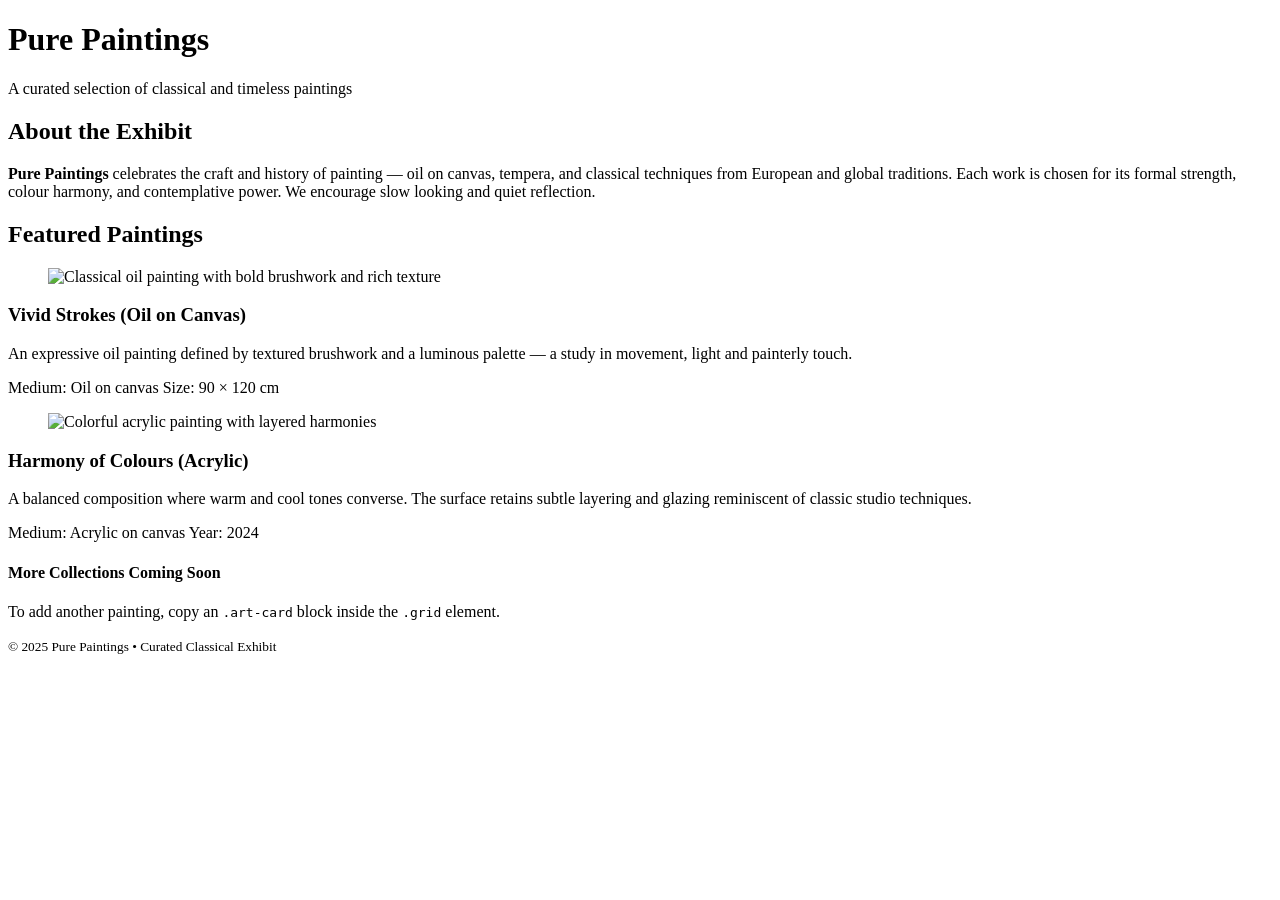
==== index.html @ 46cb4e26 "Create index.html" ====
<!doctype html>
<html lang="en">
<head>
  <meta charset="utf-8" />
  <meta name="viewport" content="width=device-width,initial-scale=1" />
  <title>Pure Paintings — Curated Classical Exhibit</title>

  <!-- Fonts -->
  <link href="https://fonts.googleapis.com/css2?family=Playfair+Display:wght@400;600;700&family=Inter:wght@300;400;600&display=swap" rel="stylesheet">

  <!-- Styles -->
  <link rel="stylesheet" href="style.css" />

  <!-- EmailJS client -->
  <script src="https://cdn.jsdelivr.net/npm/emailjs-com@3/dist/email.min.js"></script>
</head>
<body>
  <header class="site-header">
    <div class="inner">
      <div class="title-block">
        <h1 class="brand">Pure Paintings</h1>
        <p class="subtitle">A curated selection of classical and timeless paintings</p>
      </div>

      <div class="meta">
        <div id="clock" class="clock" aria-live="polite"></div>
        <div id="countdown" class="countdown" aria-live="polite"></div>
      </div>
    </div>
  </header>

  <main class="wrap">
    <section class="card about" id="about">
      <h2>About the Exhibit</h2>
      <p>
        <strong>Pure Paintings</strong> celebrates the craft and history of painting — oil on canvas, tempera, and
        classical techniques from European and global traditions. Each work is chosen for its formal strength,
        colour harmony, and contemplative power. We encourage slow looking and quiet reflection.
      </p>
    </section>

    <section id="gallery" class="gallery-section">
      <h2 class="section-title">Featured Paintings</h2>

      <div class="grid">
        <!-- Article 1: Classical oil painting -->
        <article class="art-card">
          <figure class="art-media">
            <img src="https://images.unsplash.com/photo-1545235617-9465d2a55698?auto=format&fit=crop&w=1600&q=80"
                 alt="Classical oil painting with bold brushwork and rich texture">
          </figure>

          <div class="art-details">
            <h3 class="art-title">Vivid Strokes (Oil on Canvas)</h3>
            <p class="art-desc">An expressive oil painting defined by textured brushwork and a luminous palette — a study in movement, light and painterly touch.</p>
            <div class="meta-row">
              <span class="meta-item">Medium: Oil on canvas</span>
              <span class="meta-item">Size: 90 × 120 cm</span>
            </div>
          </div>
        </article>

        <!-- Article 2: Classical acrylic / oil painting -->
        <article class="art-card">
          <figure class="art-media">
            <img src="https://images.unsplash.com/photo-1500336624523-d727130c3328?auto=format&fit=crop&w=1600&q=80"
                 alt="Colorful acrylic painting with layered harmonies">
          </figure>

          <div class="art-details">
            <h3 class="art-title">Harmony of Colours (Acrylic)</h3>
            <p class="art-desc">A balanced composition where warm and cool tones converse. The surface retains subtle layering and glazing reminiscent of classic studio techniques.</p>
            <div class="meta-row">
              <span class="meta-item">Medium: Acrylic on canvas</span>
              <span class="meta-item">Year: 2024</span>
            </div>
          </div>
        </article>
      </div>

      <!-- More galleries / future slot -->
      <div class="more card">
        <h4>More Collections Coming Soon</h4>
        <p>To add another painting, copy an <code>.art-card</code> block inside the <code>.grid</code> element.</p>
      </div>
    </section>
  </main>

  <footer class="site-footer">
    <div class="wrap">
      <small>© 2025 Pure Paintings • Curated Classical Exhibit</small>
    </div>
  </footer>

  <!-- App script -->
  <script src="script.js"></script>
</body>
</html>
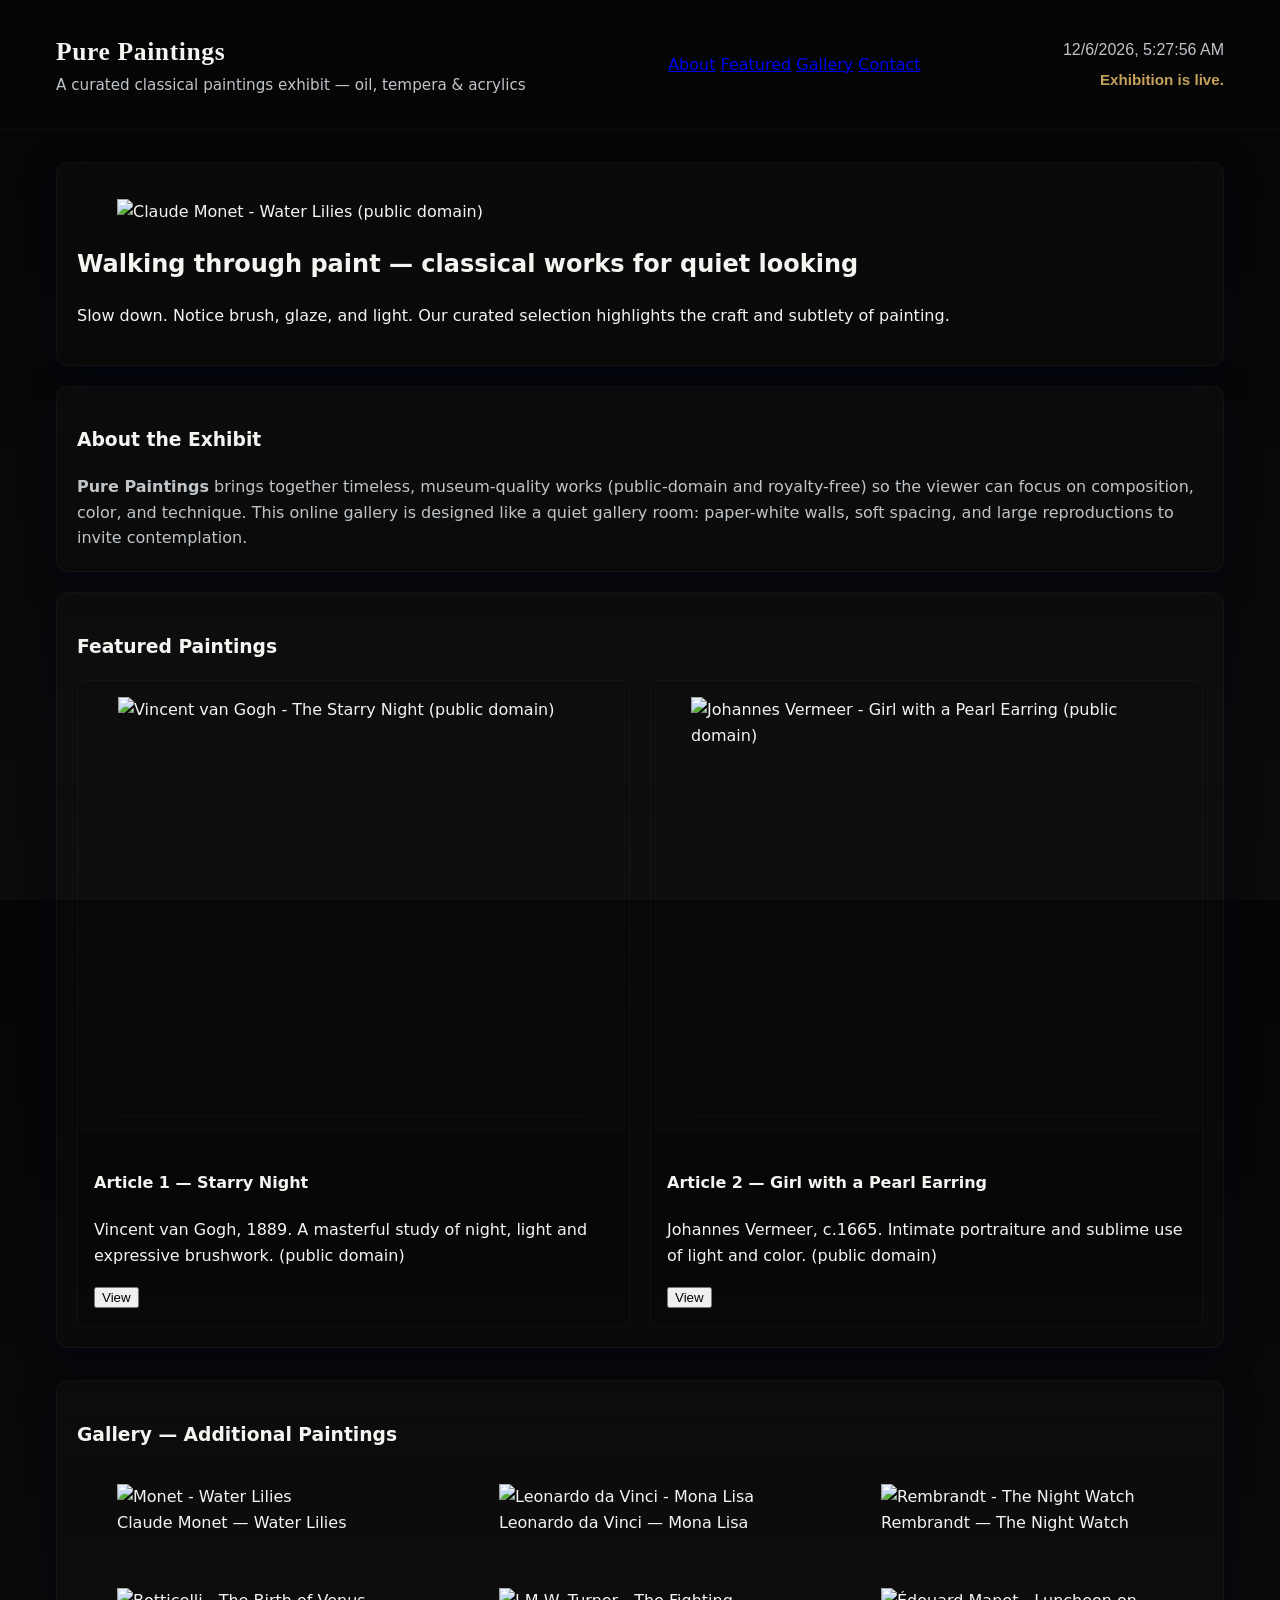
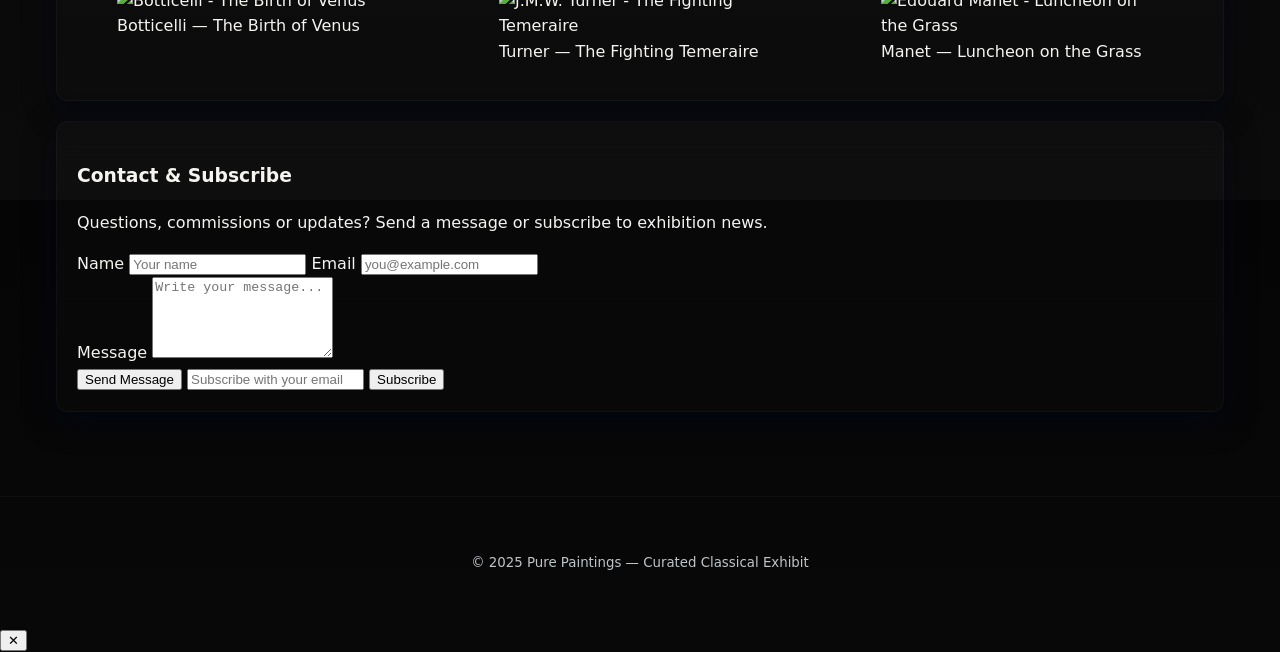
==== commit a1a300c7: "Update index.html Signed-off-by: Flight  <andakurogideon99@gmail.com>" ====
--- a/index.html
+++ b/index.html
@@ -3,7 +3,7 @@
 <head>
   <meta charset="utf-8" />
   <meta name="viewport" content="width=device-width,initial-scale=1" />
-  <title>Pure Paintings — Curated Classical Exhibit</title>
+  <title>Pure Paintings • Curated Classical Exhibit</title>
 
   <!-- Fonts -->
   <link href="https://fonts.googleapis.com/css2?family=Playfair+Display:wght@400;600;700&family=Inter:wght@300;400;600&display=swap" rel="stylesheet">
@@ -16,11 +16,18 @@
 </head>
 <body>
   <header class="site-header">
-    <div class="inner">
+    <div class="inner wrap">
       <div class="title-block">
         <h1 class="brand">Pure Paintings</h1>
-        <p class="subtitle">A curated selection of classical and timeless paintings</p>
+        <p class="subtitle">A curated classical paintings exhibit — oil, tempera & acrylics</p>
       </div>
+
+      <nav class="top-nav">
+        <a href="#about">About</a>
+        <a href="#featured">Featured</a>
+        <a href="#gallery">Gallery</a>
+        <a href="#contact">Contact</a>
+      </nav>
 
       <div class="meta">
         <div id="clock" class="clock" aria-live="polite"></div>
@@ -30,69 +37,162 @@
   </header>
 
   <main class="wrap">
-    <section class="card about" id="about">
-      <h2>About the Exhibit</h2>
+    <!-- HERO -->
+    <section class="hero card" id="hero">
+      <figure class="hero-media">
+        <!-- large classical painting (public domain) -->
+        <img src="https://upload.wikimedia.org/wikipedia/commons/0/0e/Claude_Monet_-_Water_Lilies_-_Google_Art_Project.jpg"
+             alt="Claude Monet - Water Lilies (public domain)">
+      </figure>
+      <div class="hero-text">
+        <h2>Walking through paint — classical works for quiet looking</h2>
+        <p>Slow down. Notice brush, glaze, and light. Our curated selection highlights the craft and subtlety of painting.</p>
+      </div>
+    </section>
+
+    <!-- ABOUT -->
+    <section id="about" class="card about">
+      <h3>About the Exhibit</h3>
       <p>
-        <strong>Pure Paintings</strong> celebrates the craft and history of painting — oil on canvas, tempera, and
-        classical techniques from European and global traditions. Each work is chosen for its formal strength,
-        colour harmony, and contemplative power. We encourage slow looking and quiet reflection.
+        <strong>Pure Paintings</strong> brings together timeless, museum-quality works (public-domain and royalty-free)
+        so the viewer can focus on composition, color, and technique. This online gallery is designed like a quiet gallery room:
+        paper-white walls, soft spacing, and large reproductions to invite contemplation.
       </p>
     </section>
 
-    <section id="gallery" class="gallery-section">
-      <h2 class="section-title">Featured Paintings</h2>
+    <!-- FEATURED ARTICLES -->
+    <section id="featured" class="card featured">
+      <h3>Featured Paintings</h3>
 
-      <div class="grid">
-        <!-- Article 1: Classical oil painting -->
+      <div class="grid featured-grid">
+        <!-- Article 1 -->
         <article class="art-card">
           <figure class="art-media">
-            <img src="https://images.unsplash.com/photo-1545235617-9465d2a55698?auto=format&fit=crop&w=1600&q=80"
-                 alt="Classical oil painting with bold brushwork and rich texture">
+            <img src="https://upload.wikimedia.org/wikipedia/commons/e/eb/The_Starry_Night.jpg"
+                 alt="Vincent van Gogh - The Starry Night (public domain)">
           </figure>
-
           <div class="art-details">
-            <h3 class="art-title">Vivid Strokes (Oil on Canvas)</h3>
-            <p class="art-desc">An expressive oil painting defined by textured brushwork and a luminous palette — a study in movement, light and painterly touch.</p>
-            <div class="meta-row">
-              <span class="meta-item">Medium: Oil on canvas</span>
-              <span class="meta-item">Size: 90 × 120 cm</span>
-            </div>
+            <h4>Article 1 — Starry Night</h4>
+            <p>Vincent van Gogh, 1889. A masterful study of night, light and expressive brushwork. (public domain)</p>
+            <button class="view-btn" data-src="https://upload.wikimedia.org/wikipedia/commons/e/eb/The_Starry_Night.jpg"
+                    data-title="Starry Night — Vincent van Gogh">View</button>
           </div>
         </article>
 
-        <!-- Article 2: Classical acrylic / oil painting -->
+        <!-- Article 2 -->
         <article class="art-card">
           <figure class="art-media">
-            <img src="https://images.unsplash.com/photo-1500336624523-d727130c3328?auto=format&fit=crop&w=1600&q=80"
-                 alt="Colorful acrylic painting with layered harmonies">
+            <img src="https://upload.wikimedia.org/wikipedia/commons/d/d7/Meisje_met_de_parel.jpg"
+                 alt="Johannes Vermeer - Girl with a Pearl Earring (public domain)">
           </figure>
-
           <div class="art-details">
-            <h3 class="art-title">Harmony of Colours (Acrylic)</h3>
-            <p class="art-desc">A balanced composition where warm and cool tones converse. The surface retains subtle layering and glazing reminiscent of classic studio techniques.</p>
-            <div class="meta-row">
-              <span class="meta-item">Medium: Acrylic on canvas</span>
-              <span class="meta-item">Year: 2024</span>
-            </div>
+            <h4>Article 2 — Girl with a Pearl Earring</h4>
+            <p>Johannes Vermeer, c.1665. Intimate portraiture and sublime use of light and color. (public domain)</p>
+            <button class="view-btn" data-src="https://upload.wikimedia.org/wikipedia/commons/d/d7/Meisje_met_de_parel.jpg"
+                    data-title="Girl with a Pearl Earring — Johannes Vermeer">View</button>
           </div>
         </article>
       </div>
+    </section>
 
-      <!-- More galleries / future slot -->
-      <div class="more card">
-        <h4>More Collections Coming Soon</h4>
-        <p>To add another painting, copy an <code>.art-card</code> block inside the <code>.grid</code> element.</p>
+    <!-- GALLERY -->
+    <section id="gallery" class="card gallery-section">
+      <h3>Gallery — Additional Paintings</h3>
+
+      <div class="grid gallery-grid">
+        <!-- 6 more public-domain images; click to open lightbox -->
+        <figure class="thumb">
+          <img src="https://upload.wikimedia.org/wikipedia/commons/0/0e/Claude_Monet_-_Water_Lilies_-_Google_Art_Project.jpg"
+               alt="Monet - Water Lilies"
+               data-full="https://upload.wikimedia.org/wikipedia/commons/0/0e/Claude_Monet_-_Water_Lilies_-_Google_Art_Project.jpg">
+          <figcaption>Claude Monet — Water Lilies</figcaption>
+        </figure>
+
+        <figure class="thumb">
+          <img src="https://upload.wikimedia.org/wikipedia/commons/e/ec/Mona_Lisa%2C_by_Leonardo_da_Vinci%2C_from_C2RMF_retouched.jpg"
+               alt="Leonardo da Vinci - Mona Lisa"
+               data-full="https://upload.wikimedia.org/wikipedia/commons/e/ec/Mona_Lisa%2C_by_Leonardo_da_Vinci%2C_from_C2RMF_retouched.jpg">
+          <figcaption>Leonardo da Vinci — Mona Lisa</figcaption>
+        </figure>
+
+        <figure class="thumb">
+          <img src="https://upload.wikimedia.org/wikipedia/commons/6/6f/Rembrandt_Harmensz._van_Rijn_-_The_Nightwatch_-_Google_Art_Project.jpg"
+               alt="Rembrandt - The Night Watch"
+               data-full="https://upload.wikimedia.org/wikipedia/commons/6/6f/Rembrandt_Harmensz._van_Rijn_-_The_Nightwatch_-_Google_Art_Project.jpg">
+          <figcaption>Rembrandt — The Night Watch</figcaption>
+        </figure>
+
+        <figure class="thumb">
+          <img src="https://upload.wikimedia.org/wikipedia/commons/3/34/Sandro_Botticelli_-_La_nascita_di_Venere_-_Google_Art_Project.jpg"
+               alt="Botticelli - The Birth of Venus"
+               data-full="https://upload.wikimedia.org/wikipedia/commons/3/34/Sandro_Botticelli_-_La_nascita_di_Venere_-_Google_Art_Project.jpg">
+          <figcaption>Botticelli — The Birth of Venus</figcaption>
+        </figure>
+
+        <figure class="thumb">
+          <img src="https://upload.wikimedia.org/wikipedia/commons/0/06/Joseph_Mallord_William_Turner%2C_The_Fighting_Temeraire%2C_1839.jpg"
+               alt="J.M.W. Turner - The Fighting Temeraire"
+               data-full="https://upload.wikimedia.org/wikipedia/commons/0/06/Joseph_Mallord_William_Turner%2C_The_Fighting_Temeraire%2C_1839.jpg">
+          <figcaption>Turner — The Fighting Temeraire</figcaption>
+        </figure>
+
+        <figure class="thumb">
+          <img src="https://upload.wikimedia.org/wikipedia/commons/8/80/Edouard_Manet_-_Le_Dejeuner_sur_l%27herbe.jpg"
+               alt="Édouard Manet - Luncheon on the Grass"
+               data-full="https://upload.wikimedia.org/wikipedia/commons/8/80/Edouard_Manet_-_Le_Dejeuner_sur_l%27herbe.jpg">
+          <figcaption>Manet — Luncheon on the Grass</figcaption>
+        </figure>
       </div>
+    </section>
+
+    <!-- CONTACT -->
+    <section id="contact" class="card contact">
+      <h3>Contact & Subscribe</h3>
+      <p>Questions, commissions or updates? Send a message or subscribe to exhibition news.</p>
+
+      <form id="contactForm" class="contact-form">
+        <div class="row">
+          <label>
+            Name
+            <input type="text" name="from_name" required placeholder="Your name">
+          </label>
+          <label>
+            Email
+            <input type="email" name="from_email" required placeholder="you@example.com">
+          </label>
+        </div>
+
+        <label>
+          Message
+          <textarea name="message" rows="5" placeholder="Write your message..."></textarea>
+        </label>
+
+        <div class="row actions">
+          <button type="submit" class="btn primary">Send Message</button>
+          <input id="subscribeEmail" type="email" placeholder="Subscribe with your email" />
+          <button id="subscribeBtn" type="button" class="btn">Subscribe</button>
+        </div>
+
+        <div id="formStatus" class="status" aria-live="polite"></div>
+      </form>
     </section>
   </main>
 
   <footer class="site-footer">
     <div class="wrap">
-      <small>© 2025 Pure Paintings • Curated Classical Exhibit</small>
+      <small>© 2025 Pure Paintings — Curated Classical Exhibit</small>
     </div>
   </footer>
 
-  <!-- App script -->
+  <!-- LIGHTBOX (hidden initially) -->
+  <div id="lightbox" class="lightbox" aria-hidden="true">
+    <div class="lightbox-inner">
+      <button class="lb-close" aria-label="Close">✕</button>
+      <img id="lb-img" src="" alt="">
+      <div id="lb-caption" class="lb-caption"></div>
+    </div>
+  </div>
+
   <script src="script.js"></script>
 </body>
 </html>
--- a/style.css
+++ b/style.css
@@ -0,0 +1,60 @@
+:root{
+  --bg:#0b0b0b;
+  --card:#0f1720;
+  --muted:#bfc4c8;
+  --accent:#c6a15b; /* subtle gold */
+  --soft:#f6f4f1;
+  --max:1200px;
+}
+*{box-sizing:border-box}
+html,body{height:100%}
+body{
+  margin:0;
+  font-family:Inter, system-ui, -apple-system, "Segoe UI", Roboto, Arial;
+  background:linear-gradient(180deg,#050506 0%, #0b0b0b 100%);
+  color:var(--soft);
+  -webkit-font-smoothing:antialiased;
+  -moz-osx-font-smoothing:grayscale;
+  line-height:1.6;
+}
+.wrap{max-width:var(--max);margin:0 auto;padding:2rem 1rem}
+.site-header{padding:2rem 0;border-bottom:1px solid rgba(255,255,255,0.03)}
+.site-header .inner{display:flex;align-items:center;justify-content:space-between;gap:1rem;max-width:var(--max);margin:0 auto;padding:0 1rem}
+.brand{font-family:'Playfair Display', Georgia, serif;font-weight:700;margin:0;font-size:1.6rem;letter-spacing:0.6px;color:var(--soft)}
+.subtitle{margin:0;color:var(--muted);font-size:0.95rem}
+.clock{font-family:Inter, sans-serif;color:var(--muted);font-weight:500;text-align:right}
+.countdown{font-family:Inter, sans-serif;color:var(--accent);font-weight:600;text-align:right;font-size:0.95rem;margin-top:6px}
+
+/* Cards */
+.card{background:linear-gradient(180deg, rgba(255,255,255,0.02), rgba(255,255,255,0.01));border-radius:12px;padding:1.25rem;margin-bottom:1.25rem;box-shadow:0 8px 30px rgba(2,6,23,0.6);border:1px solid rgba(255,255,255,0.03)}
+.about h2{font-family:'Playfair Display',serif;margin:0 0 0.5rem;color:var(--soft)}
+.about p{color:var(--muted);margin:0}
+
+/* Gallery */
+.gallery-section{margin-top:2rem}
+.section-title{font-family:'Playfair Display', serif;font-size:1.25rem;text-align:center;margin-bottom:1rem;color:var(--soft)}
+.grid{display:grid;grid-template-columns:repeat(auto-fit,minmax(340px,1fr));gap:1.25rem}
+
+/* Art card */
+.art-card{overflow:hidden;border-radius:10px;background:transparent;border:1px solid rgba(255,255,255,0.03);display:flex;flex-direction:column;transition:transform .35s ease, box-shadow .35s ease}
+.art-card:hover{transform:translateY(-6px);box-shadow:0 18px 48px rgba(2,6,23,0.7)}
+.art-media{display:block;flex:0 0 auto}
+.art-media img{display:block;width:100%;height:420px;object-fit:cover;border-bottom:1px solid rgba(255,255,255,0.03)}
+.art-details{padding:1rem;background:linear-gradient(180deg, rgba(0,0,0,0.3), rgba(0,0,0,0.15))}
+.art-title{font-family:'Playfair Display', serif;margin:0 0 .35rem;font-size:1.05rem;color:var(--soft)}
+.art-desc{margin:0 0 .75rem;color:var(--muted);font-size:0.95rem}
+.meta-row{display:flex;gap:0.75rem;flex-wrap:wrap}
+.meta-item{font-size:0.85rem;color:rgba(191,196,200,0.9);background:rgba(255,255,255,0.02);padding:.25rem .5rem;border-radius:6px}
+
+/* More slot */
+.more{margin-top:1rem;text-align:center;color:var(--muted);font-size:0.95rem}
+
+/* Footer */
+.site-footer{border-top:1px solid rgba(255,255,255,0.03);padding:1.25rem 0;margin-top:2rem;text-align:center;color:var(--muted)}
+
+/* Responsive */
+@media(max-width:720px){
+  .art-media img{height:260px}
+  .site-header .inner{flex-direction:column;align-items:flex-start}
+  .clock, .countdown{text-align:left}
+}
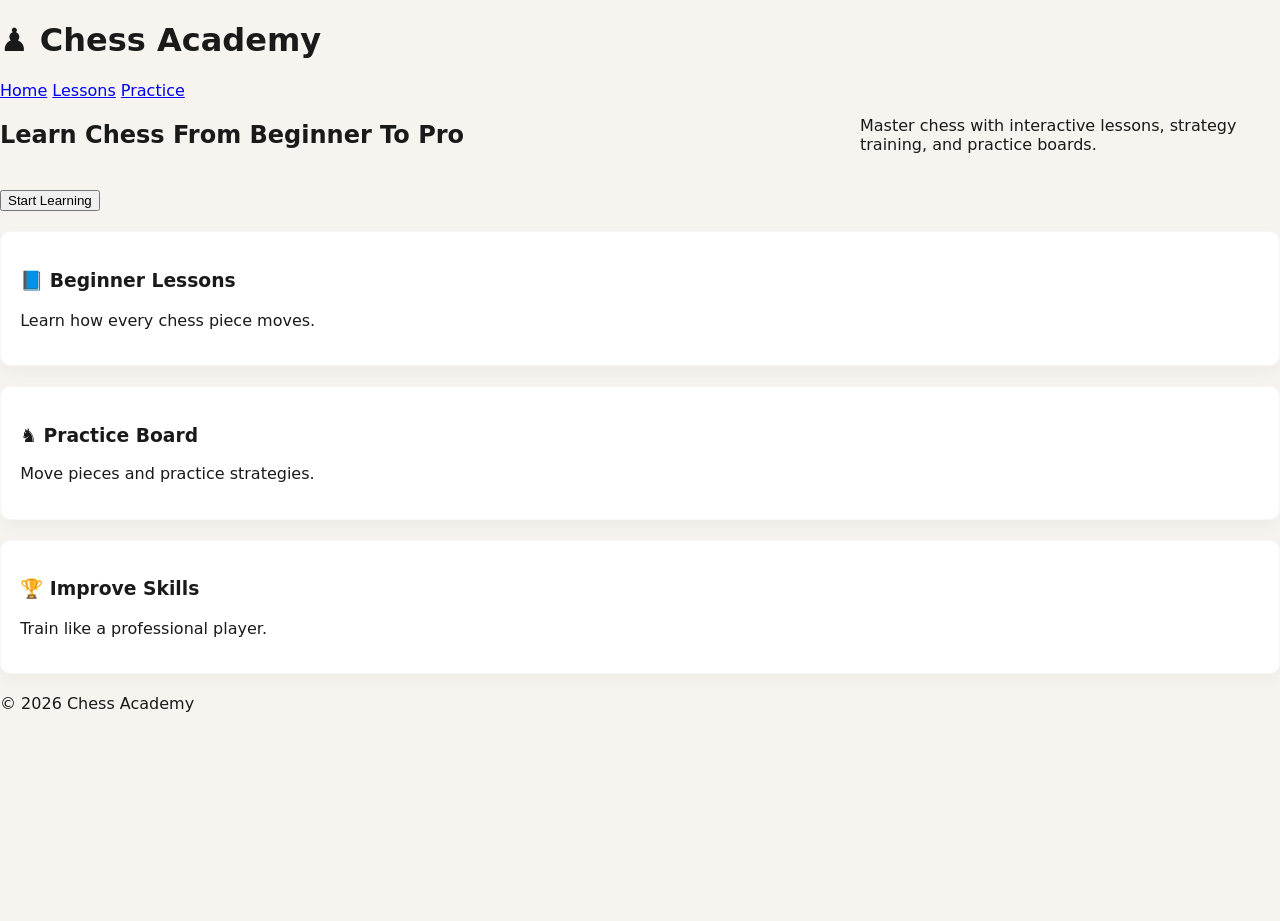
==== commit 2b8f1ecb: "Change page title and update header for Chess Academy Signed-off-by: Flight  <andakurogideon99@gmail" ====
--- a/index.html
+++ b/index.html
@@ -1,198 +1,59 @@
-<!doctype html>
+<!DOCTYPE html>
 <html lang="en">
 <head>
-  <meta charset="utf-8" />
-  <meta name="viewport" content="width=device-width,initial-scale=1" />
-  <title>Pure Paintings • Curated Classical Exhibit</title>
+  <meta charset="UTF-8">
+  <meta name="viewport" content="width=device-width, initial-scale=1.0">
+  <title>Chess Academy</title>
 
-  <!-- Fonts -->
-  <link href="https://fonts.googleapis.com/css2?family=Playfair+Display:wght@400;600;700&family=Inter:wght@300;400;600&display=swap" rel="stylesheet">
-
-  <!-- Styles -->
-  <link rel="stylesheet" href="style.css" />
-
-  <!-- EmailJS client -->
-  <script src="https://cdn.jsdelivr.net/npm/emailjs-com@3/dist/email.min.js"></script>
+  <link rel="stylesheet" href="style.css">
 </head>
 <body>
-  <header class="site-header">
-    <div class="inner wrap">
-      <div class="title-block">
-        <h1 class="brand">Pure Paintings</h1>
-        <p class="subtitle">A curated classical paintings exhibit — oil, tempera & acrylics</p>
-      </div>
 
-      <nav class="top-nav">
-        <a href="#about">About</a>
-        <a href="#featured">Featured</a>
-        <a href="#gallery">Gallery</a>
-        <a href="#contact">Contact</a>
-      </nav>
+  <header>
+    <h1>♟ Chess Academy</h1>
 
-      <div class="meta">
-        <div id="clock" class="clock" aria-live="polite"></div>
-        <div id="countdown" class="countdown" aria-live="polite"></div>
-      </div>
-    </div>
+    <nav>
+      <a href="index.html">Home</a>
+      <a href="lessons.html">Lessons</a>
+      <a href="practice.html">Practice</a>
+    </nav>
   </header>
 
-  <main class="wrap">
-    <!-- HERO -->
-    <section class="hero card" id="hero">
-      <figure class="hero-media">
-        <!-- large classical painting (public domain) -->
-        <img src="https://upload.wikimedia.org/wikipedia/commons/0/0e/Claude_Monet_-_Water_Lilies_-_Google_Art_Project.jpg"
-             alt="Claude Monet - Water Lilies (public domain)">
-      </figure>
-      <div class="hero-text">
-        <h2>Walking through paint — classical works for quiet looking</h2>
-        <p>Slow down. Notice brush, glaze, and light. Our curated selection highlights the craft and subtlety of painting.</p>
-      </div>
-    </section>
+  <section class="hero">
+    <h2>Learn Chess From Beginner To Pro</h2>
 
-    <!-- ABOUT -->
-    <section id="about" class="card about">
-      <h3>About the Exhibit</h3>
-      <p>
-        <strong>Pure Paintings</strong> brings together timeless, museum-quality works (public-domain and royalty-free)
-        so the viewer can focus on composition, color, and technique. This online gallery is designed like a quiet gallery room:
-        paper-white walls, soft spacing, and large reproductions to invite contemplation.
-      </p>
-    </section>
+    <p>
+      Master chess with interactive lessons,
+      strategy training, and practice boards.
+    </p>
 
-    <!-- FEATURED ARTICLES -->
-    <section id="featured" class="card featured">
-      <h3>Featured Paintings</h3>
+    <a href="lessons.html">
+      <button>Start Learning</button>
+    </a>
+  </section>
 
-      <div class="grid featured-grid">
-        <!-- Article 1 -->
-        <article class="art-card">
-          <figure class="art-media">
-            <img src="https://upload.wikimedia.org/wikipedia/commons/e/eb/The_Starry_Night.jpg"
-                 alt="Vincent van Gogh - The Starry Night (public domain)">
-          </figure>
-          <div class="art-details">
-            <h4>Article 1 — Starry Night</h4>
-            <p>Vincent van Gogh, 1889. A masterful study of night, light and expressive brushwork. (public domain)</p>
-            <button class="view-btn" data-src="https://upload.wikimedia.org/wikipedia/commons/e/eb/The_Starry_Night.jpg"
-                    data-title="Starry Night — Vincent van Gogh">View</button>
-          </div>
-        </article>
+  <section class="features">
 
-        <!-- Article 2 -->
-        <article class="art-card">
-          <figure class="art-media">
-            <img src="https://upload.wikimedia.org/wikipedia/commons/d/d7/Meisje_met_de_parel.jpg"
-                 alt="Johannes Vermeer - Girl with a Pearl Earring (public domain)">
-          </figure>
-          <div class="art-details">
-            <h4>Article 2 — Girl with a Pearl Earring</h4>
-            <p>Johannes Vermeer, c.1665. Intimate portraiture and sublime use of light and color. (public domain)</p>
-            <button class="view-btn" data-src="https://upload.wikimedia.org/wikipedia/commons/d/d7/Meisje_met_de_parel.jpg"
-                    data-title="Girl with a Pearl Earring — Johannes Vermeer">View</button>
-          </div>
-        </article>
-      </div>
-    </section>
+    <div class="card">
+      <h3>📘 Beginner Lessons</h3>
+      <p>Learn how every chess piece moves.</p>
+    </div>
 
-    <!-- GALLERY -->
-    <section id="gallery" class="card gallery-section">
-      <h3>Gallery — Additional Paintings</h3>
+    <div class="card">
+      <h3>♞ Practice Board</h3>
+      <p>Move pieces and practice strategies.</p>
+    </div>
 
-      <div class="grid gallery-grid">
-        <!-- 6 more public-domain images; click to open lightbox -->
-        <figure class="thumb">
-          <img src="https://upload.wikimedia.org/wikipedia/commons/0/0e/Claude_Monet_-_Water_Lilies_-_Google_Art_Project.jpg"
-               alt="Monet - Water Lilies"
-               data-full="https://upload.wikimedia.org/wikipedia/commons/0/0e/Claude_Monet_-_Water_Lilies_-_Google_Art_Project.jpg">
-          <figcaption>Claude Monet — Water Lilies</figcaption>
-        </figure>
+    <div class="card">
+      <h3>🏆 Improve Skills</h3>
+      <p>Train like a professional player.</p>
+    </div>
 
-        <figure class="thumb">
-          <img src="https://upload.wikimedia.org/wikipedia/commons/e/ec/Mona_Lisa%2C_by_Leonardo_da_Vinci%2C_from_C2RMF_retouched.jpg"
-               alt="Leonardo da Vinci - Mona Lisa"
-               data-full="https://upload.wikimedia.org/wikipedia/commons/e/ec/Mona_Lisa%2C_by_Leonardo_da_Vinci%2C_from_C2RMF_retouched.jpg">
-          <figcaption>Leonardo da Vinci — Mona Lisa</figcaption>
-        </figure>
+  </section>
 
-        <figure class="thumb">
-          <img src="https://upload.wikimedia.org/wikipedia/commons/6/6f/Rembrandt_Harmensz._van_Rijn_-_The_Nightwatch_-_Google_Art_Project.jpg"
-               alt="Rembrandt - The Night Watch"
-               data-full="https://upload.wikimedia.org/wikipedia/commons/6/6f/Rembrandt_Harmensz._van_Rijn_-_The_Nightwatch_-_Google_Art_Project.jpg">
-          <figcaption>Rembrandt — The Night Watch</figcaption>
-        </figure>
-
-        <figure class="thumb">
-          <img src="https://upload.wikimedia.org/wikipedia/commons/3/34/Sandro_Botticelli_-_La_nascita_di_Venere_-_Google_Art_Project.jpg"
-               alt="Botticelli - The Birth of Venus"
-               data-full="https://upload.wikimedia.org/wikipedia/commons/3/34/Sandro_Botticelli_-_La_nascita_di_Venere_-_Google_Art_Project.jpg">
-          <figcaption>Botticelli — The Birth of Venus</figcaption>
-        </figure>
-
-        <figure class="thumb">
-          <img src="https://upload.wikimedia.org/wikipedia/commons/0/06/Joseph_Mallord_William_Turner%2C_The_Fighting_Temeraire%2C_1839.jpg"
-               alt="J.M.W. Turner - The Fighting Temeraire"
-               data-full="https://upload.wikimedia.org/wikipedia/commons/0/06/Joseph_Mallord_William_Turner%2C_The_Fighting_Temeraire%2C_1839.jpg">
-          <figcaption>Turner — The Fighting Temeraire</figcaption>
-        </figure>
-
-        <figure class="thumb">
-          <img src="https://upload.wikimedia.org/wikipedia/commons/8/80/Edouard_Manet_-_Le_Dejeuner_sur_l%27herbe.jpg"
-               alt="Édouard Manet - Luncheon on the Grass"
-               data-full="https://upload.wikimedia.org/wikipedia/commons/8/80/Edouard_Manet_-_Le_Dejeuner_sur_l%27herbe.jpg">
-          <figcaption>Manet — Luncheon on the Grass</figcaption>
-        </figure>
-      </div>
-    </section>
-
-    <!-- CONTACT -->
-    <section id="contact" class="card contact">
-      <h3>Contact & Subscribe</h3>
-      <p>Questions, commissions or updates? Send a message or subscribe to exhibition news.</p>
-
-      <form id="contactForm" class="contact-form">
-        <div class="row">
-          <label>
-            Name
-            <input type="text" name="from_name" required placeholder="Your name">
-          </label>
-          <label>
-            Email
-            <input type="email" name="from_email" required placeholder="you@example.com">
-          </label>
-        </div>
-
-        <label>
-          Message
-          <textarea name="message" rows="5" placeholder="Write your message..."></textarea>
-        </label>
-
-        <div class="row actions">
-          <button type="submit" class="btn primary">Send Message</button>
-          <input id="subscribeEmail" type="email" placeholder="Subscribe with your email" />
-          <button id="subscribeBtn" type="button" class="btn">Subscribe</button>
-        </div>
-
-        <div id="formStatus" class="status" aria-live="polite"></div>
-      </form>
-    </section>
-  </main>
-
-  <footer class="site-footer">
-    <div class="wrap">
-      <small>© 2025 Pure Paintings — Curated Classical Exhibit</small>
-    </div>
+  <footer>
+    <p>© 2026 Chess Academy</p>
   </footer>
 
-  <!-- LIGHTBOX (hidden initially) -->
-  <div id="lightbox" class="lightbox" aria-hidden="true">
-    <div class="lightbox-inner">
-      <button class="lb-close" aria-label="Close">✕</button>
-      <img id="lb-img" src="" alt="">
-      <div id="lb-caption" class="lb-caption"></div>
-    </div>
-  </div>
-
-  <script src="script.js"></script>
 </body>
 </html>
--- a/style.css
+++ b/style.css
@@ -1,9 +1,10 @@
 :root{
-  --bg:#0b0b0b;
-  --card:#0f1720;
-  --muted:#bfc4c8;
-  --accent:#c6a15b; /* subtle gold */
-  --soft:#f6f4f1;
+  --white:#ffffff;
+  --beige:#f7f3ef;
+  --muted:#66696b;
+  --accent:#b0895b; /* warm gold */
+  --ink:#1a1a1a;
+  --card:#ffffff;
   --max:1200px;
 }
 *{box-sizing:border-box}
@@ -11,50 +12,79 @@
 body{
   margin:0;
   font-family:Inter, system-ui, -apple-system, "Segoe UI", Roboto, Arial;
-  background:linear-gradient(180deg,#050506 0%, #0b0b0b 100%);
-  color:var(--soft);
+  background:var(--beige);
+  color:var(--ink);
   -webkit-font-smoothing:antialiased;
-  -moz-osx-font-smoothing:grayscale;
-  line-height:1.6;
 }
 .wrap{max-width:var(--max);margin:0 auto;padding:2rem 1rem}
-.site-header{padding:2rem 0;border-bottom:1px solid rgba(255,255,255,0.03)}
+.site-header{padding:1.25rem 0;border-bottom:1px solid rgba(0,0,0,0.06);background:linear-gradient(180deg, rgba(255,255,255,0.6), rgba(255,255,255,0.4))}
 .site-header .inner{display:flex;align-items:center;justify-content:space-between;gap:1rem;max-width:var(--max);margin:0 auto;padding:0 1rem}
-.brand{font-family:'Playfair Display', Georgia, serif;font-weight:700;margin:0;font-size:1.6rem;letter-spacing:0.6px;color:var(--soft)}
+.brand{font-family:'Playfair Display', serif;font-weight:600;margin:0;font-size:1.5rem;color:var(--ink)}
 .subtitle{margin:0;color:var(--muted);font-size:0.95rem}
-.clock{font-family:Inter, sans-serif;color:var(--muted);font-weight:500;text-align:right}
-.countdown{font-family:Inter, sans-serif;color:var(--accent);font-weight:600;text-align:right;font-size:0.95rem;margin-top:6px}
+.top-nav a{margin:0 0.6rem;color:var(--ink);text-decoration:none;font-weight:500;padding:0.28rem 0.4rem;border-radius:6px;transition:background .18s}
+.top-nav a:hover{background:rgba(0,0,0,0.03)}
+.clock{color:var(--muted);font-size:0.9rem}
+.countdown{color:var(--accent);font-weight:600;font-size:0.95rem}
 
 /* Cards */
-.card{background:linear-gradient(180deg, rgba(255,255,255,0.02), rgba(255,255,255,0.01));border-radius:12px;padding:1.25rem;margin-bottom:1.25rem;box-shadow:0 8px 30px rgba(2,6,23,0.6);border:1px solid rgba(255,255,255,0.03)}
-.about h2{font-family:'Playfair Display',serif;margin:0 0 0.5rem;color:var(--soft)}
-.about p{color:var(--muted);margin:0}
+.card{background:var(--card);padding:1.2rem;border-radius:10px;margin:1.25rem 0;box-shadow:0 6px 18px rgba(15,15,15,0.04);border:1px solid rgba(0,0,0,0.03)}
+.about h3, .featured h3, .gallery-section h3, .contact h3{margin:0 0 0.6rem;font-family:'Playfair Display',serif}
 
-/* Gallery */
-.gallery-section{margin-top:2rem}
-.section-title{font-family:'Playfair Display', serif;font-size:1.25rem;text-align:center;margin-bottom:1rem;color:var(--soft)}
-.grid{display:grid;grid-template-columns:repeat(auto-fit,minmax(340px,1fr));gap:1.25rem}
+/* Hero */
+.hero{display:grid;grid-template-columns:1fr 420px;gap:1.25rem;align-items:center}
+.hero-media img{width:100%;height:420px;object-fit:cover;border-radius:8px}
+.hero-text h2{font-family:'Playfair Display',serif;margin:0 0 .5rem;font-size:1.6rem;color:var(--ink)}
+.hero-text p{color:var(--muted);margin:0}
 
-/* Art card */
-.art-card{overflow:hidden;border-radius:10px;background:transparent;border:1px solid rgba(255,255,255,0.03);display:flex;flex-direction:column;transition:transform .35s ease, box-shadow .35s ease}
-.art-card:hover{transform:translateY(-6px);box-shadow:0 18px 48px rgba(2,6,23,0.7)}
-.art-media{display:block;flex:0 0 auto}
-.art-media img{display:block;width:100%;height:420px;object-fit:cover;border-bottom:1px solid rgba(255,255,255,0.03)}
-.art-details{padding:1rem;background:linear-gradient(180deg, rgba(0,0,0,0.3), rgba(0,0,0,0.15))}
-.art-title{font-family:'Playfair Display', serif;margin:0 0 .35rem;font-size:1.05rem;color:var(--soft)}
-.art-desc{margin:0 0 .75rem;color:var(--muted);font-size:0.95rem}
-.meta-row{display:flex;gap:0.75rem;flex-wrap:wrap}
-.meta-item{font-size:0.85rem;color:rgba(191,196,200,0.9);background:rgba(255,255,255,0.02);padding:.25rem .5rem;border-radius:6px}
+/* Featured */
+.featured-grid{display:grid;grid-template-columns:repeat(auto-fit,minmax(320px,1fr));gap:1rem}
+.art-card{display:flex;flex-direction:column;border-radius:8px;overflow:hidden}
+.art-media img{width:100%;height:360px;object-fit:cover;display:block}
+.art-details{padding:0.9rem}
+.art-details h4{margin:0 0 .35rem;font-family:'Playfair Display',serif}
+.art-desc{color:var(--muted);margin:0 .0 0.6rem}
+.view-btn{background:transparent;border:1px solid rgba(0,0,0,0.08);padding:0.5rem 0.7rem;border-radius:6px;cursor:pointer}
 
-/* More slot */
-.more{margin-top:1rem;text-align:center;color:var(--muted);font-size:0.95rem}
+/* Gallery thumbs */
+.gallery-grid{display:grid;grid-template-columns:repeat(auto-fit,minmax(200px,1fr));gap:1rem}
+.thumb{background:transparent;border-radius:6px;overflow:hidden;text-align:center}
+.thumb img{width:100%;height:200px;object-fit:cover;display:block;cursor:pointer}
+.thumb figcaption{padding:0.45rem 0;font-size:0.9rem;color:var(--muted)}
+
+/* Contact form */
+.contact-form .row{display:flex;gap:0.8rem}
+.contact-form label{display:block;flex:1}
+.contact-form input[type=text], .contact-form input[type=email], .contact-form textarea, #subscribeEmail{
+  width:100%;padding:0.6rem;border:1px solid rgba(0,0,0,0.08);border-radius:6px;font-size:0.95rem;color:var(--ink)
+}
+.actions{display:flex;gap:0.6rem;align-items:center;margin-top:0.6rem}
+.btn{background:transparent;border:1px solid rgba(0,0,0,0.08);padding:0.6rem 0.9rem;border-radius:6px;cursor:pointer}
+.btn.primary{background:var(--accent);color:var(--card);border:none}
+
+/* status */
+.status{margin-top:0.7rem;color:var(--muted)}
 
 /* Footer */
-.site-footer{border-top:1px solid rgba(255,255,255,0.03);padding:1.25rem 0;margin-top:2rem;text-align:center;color:var(--muted)}
+.site-footer{padding:1rem 0;text-align:center;color:var(--muted);font-size:0.9rem}
+
+/* Lightbox */
+.lightbox{position:fixed;inset:0;display:none;align-items:center;justify-content:center;background:rgba(10,10,10,0.85);z-index:1200;padding:2rem}
+.lightbox[aria-hidden="false"]{display:flex}
+.lightbox-inner{max-width:1100px;width:100%;position:relative}
+.lightbox img{width:100%;height:auto;display:block;border-radius:6px;box-shadow:0 12px 40px rgba(0,0,0,0.6)}
+.lb-close{position:absolute;right:-6px;top:-6px;background:var(--card);border-radius:50%;border:none;padding:6px 9px;cursor:pointer}
+.lb-caption{margin-top:0.6rem;color:var(--muted);text-align:center}
 
 /* Responsive */
-@media(max-width:720px){
+@media(max-width:980px){
+  .hero{grid-template-columns:1fr}
+  .hero-media img{height:300px}
   .art-media img{height:260px}
-  .site-header .inner{flex-direction:column;align-items:flex-start}
-  .clock, .countdown{text-align:left}
 }
+@media(max-width:640px){
+  .thumb img{height:160px}
+  .hero-media img{height:220px}
+  .art-media img{height:200px}
+  .contact-form .row{flex-direction:column}
+  .top-nav{display:none}
+}
